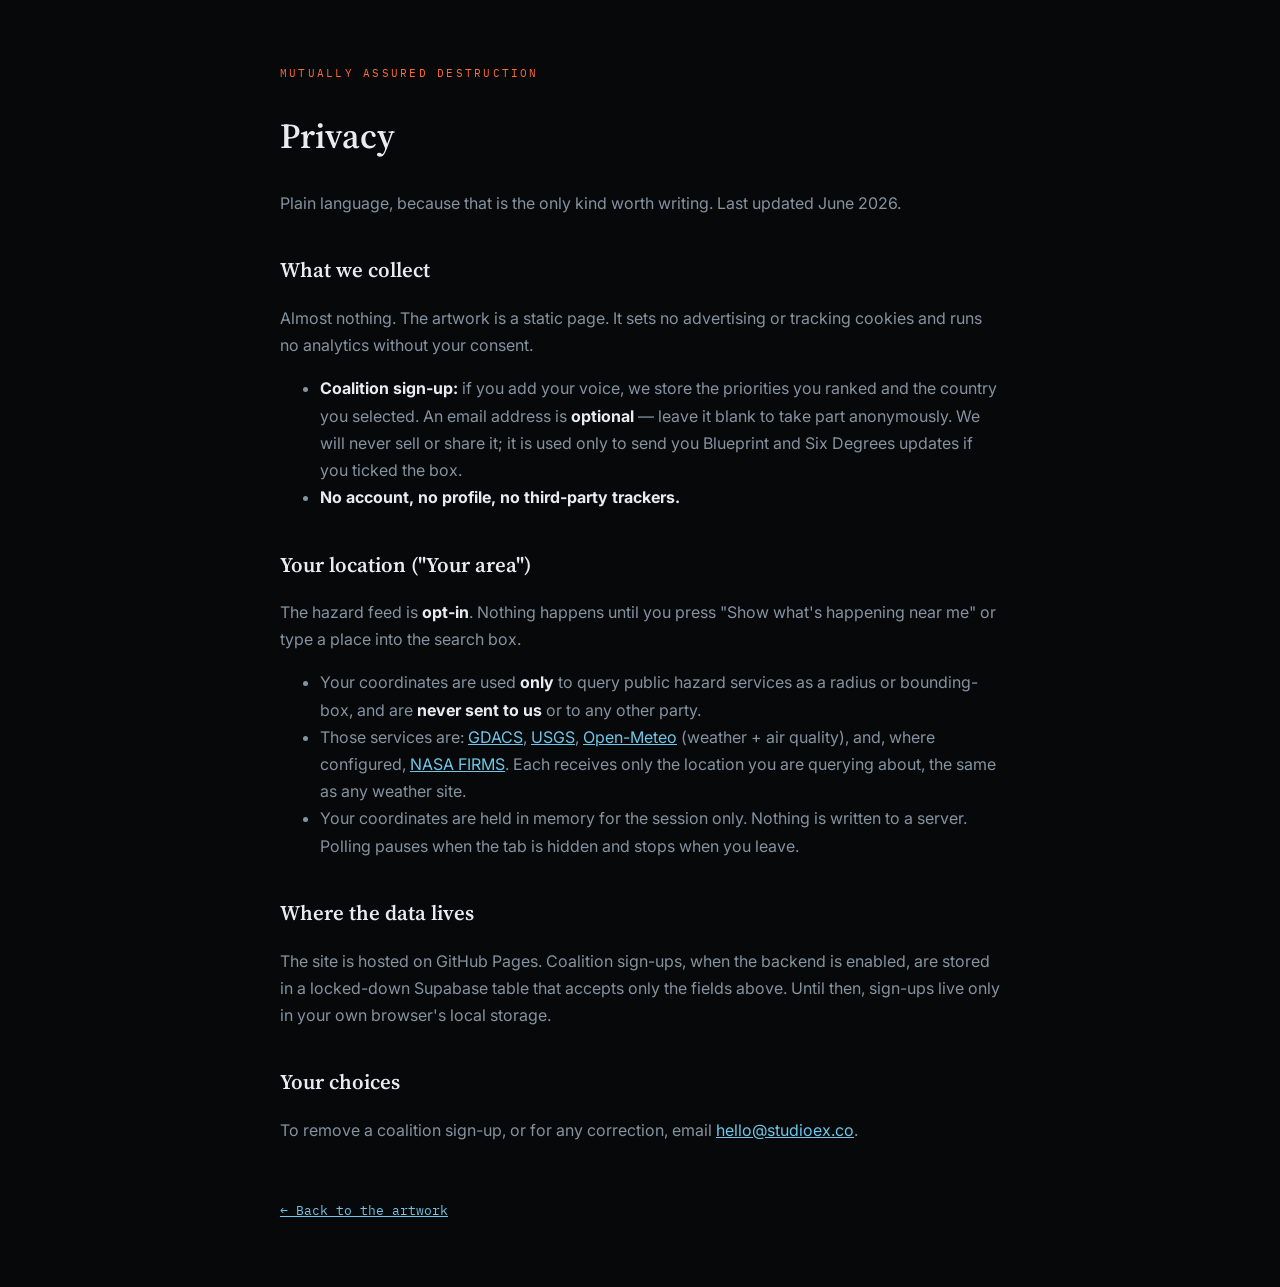
==== privacy.html @ d2c8d91e "Mutually Assured Destruction — initial build Interactive climate data artwork (Blueprint × StudioEX," ====
<!doctype html>
<html lang="en">
  <head>
    <meta charset="UTF-8" />
    <meta name="viewport" content="width=device-width, initial-scale=1.0" />
    <title>Privacy · Mutually Assured Destruction</title>
    <link href="https://fonts.googleapis.com/css2?family=Source+Serif+4:wght@400;600&family=Inter:wght@400;500&family=IBM+Plex+Mono&display=swap" rel="stylesheet" />
    <style>
      body { background: #06080a; color: #e9ecef; font-family: "Inter", system-ui, sans-serif; line-height: 1.7; max-width: 720px; margin: 0 auto; padding: 4rem 1.5rem; }
      h1 { font-family: "Source Serif 4", serif; font-weight: 600; font-size: 2.2rem; }
      h2 { font-family: "Source Serif 4", serif; font-weight: 600; font-size: 1.3rem; margin-top: 2.2rem; }
      p, li { color: #8593a0; }
      b { color: #e9ecef; }
      a { color: #6ec7e8; }
      .eyebrow { font-family: "IBM Plex Mono", monospace; font-size: .7rem; letter-spacing: .2em; text-transform: uppercase; color: #ff6b35; }
      .back { display: inline-block; margin-top: 2.5rem; font-family: "IBM Plex Mono", monospace; font-size: .8rem; }
    </style>
  </head>
  <body>
    <div class="eyebrow">Mutually Assured Destruction</div>
    <h1>Privacy</h1>
    <p>Plain language, because that is the only kind worth writing. Last updated June 2026.</p>

    <h2>What we collect</h2>
    <p>Almost nothing. The artwork is a static page. It sets no advertising or tracking cookies and runs no analytics without your consent.</p>
    <ul>
      <li><b>Coalition sign-up:</b> if you add your voice, we store the priorities you ranked and the country you selected. An email address is <b>optional</b> — leave it blank to take part anonymously. We will never sell or share it; it is used only to send you Blueprint and Six Degrees updates if you ticked the box.</li>
      <li><b>No account, no profile, no third-party trackers.</b></li>
    </ul>

    <h2>Your location ("Your area")</h2>
    <p>The hazard feed is <b>opt-in</b>. Nothing happens until you press "Show what's happening near me" or type a place into the search box.</p>
    <ul>
      <li>Your coordinates are used <b>only</b> to query public hazard services as a radius or bounding-box, and are <b>never sent to us</b> or to any other party.</li>
      <li>Those services are: <a href="https://www.gdacs.org/" target="_blank" rel="noopener">GDACS</a>, <a href="https://earthquake.usgs.gov/" target="_blank" rel="noopener">USGS</a>, <a href="https://open-meteo.com/" target="_blank" rel="noopener">Open-Meteo</a> (weather + air quality), and, where configured, <a href="https://firms.modaps.eosdis.nasa.gov/" target="_blank" rel="noopener">NASA FIRMS</a>. Each receives only the location you are querying about, the same as any weather site.</li>
      <li>Your coordinates are held in memory for the session only. Nothing is written to a server. Polling pauses when the tab is hidden and stops when you leave.</li>
    </ul>

    <h2>Where the data lives</h2>
    <p>The site is hosted on GitHub Pages. Coalition sign-ups, when the backend is enabled, are stored in a locked-down Supabase table that accepts only the fields above. Until then, sign-ups live only in your own browser's local storage.</p>

    <h2>Your choices</h2>
    <p>To remove a coalition sign-up, or for any correction, email <a href="mailto:hello@studioex.co">hello@studioex.co</a>.</p>

    <a class="back" href="index.html">← Back to the artwork</a>
  </body>
</html>
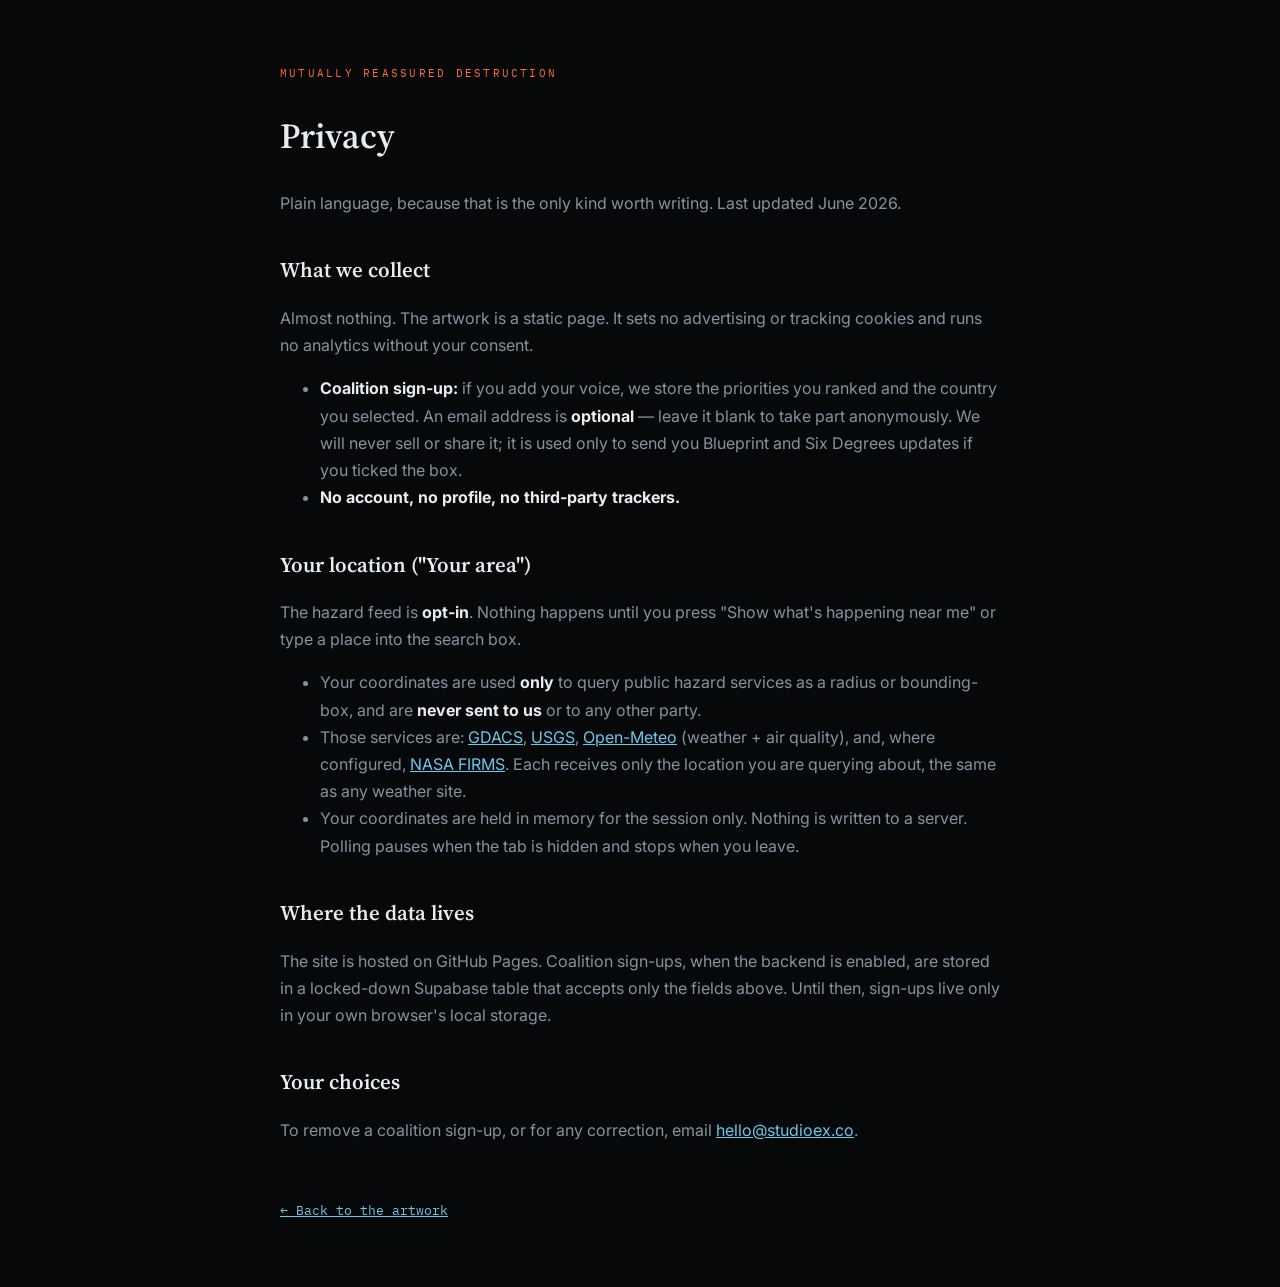
==== commit af7c27ff: "Rename: Mutually Assured Destruction → Mutually Reassured Destruction Title, meta/OG/Twitter, hero, " ====
--- a/privacy.html
+++ b/privacy.html
@@ -3,7 +3,7 @@
   <head>
     <meta charset="UTF-8" />
     <meta name="viewport" content="width=device-width, initial-scale=1.0" />
-    <title>Privacy · Mutually Assured Destruction</title>
+    <title>Privacy · Mutually Reassured Destruction</title>
     <link href="https://fonts.googleapis.com/css2?family=Source+Serif+4:wght@400;600&family=Inter:wght@400;500&family=IBM+Plex+Mono&display=swap" rel="stylesheet" />
     <style>
       body { background: #06080a; color: #e9ecef; font-family: "Inter", system-ui, sans-serif; line-height: 1.7; max-width: 720px; margin: 0 auto; padding: 4rem 1.5rem; }
@@ -17,7 +17,7 @@
     </style>
   </head>
   <body>
-    <div class="eyebrow">Mutually Assured Destruction</div>
+    <div class="eyebrow">Mutually Reassured Destruction</div>
     <h1>Privacy</h1>
     <p>Plain language, because that is the only kind worth writing. Last updated June 2026.</p>
 
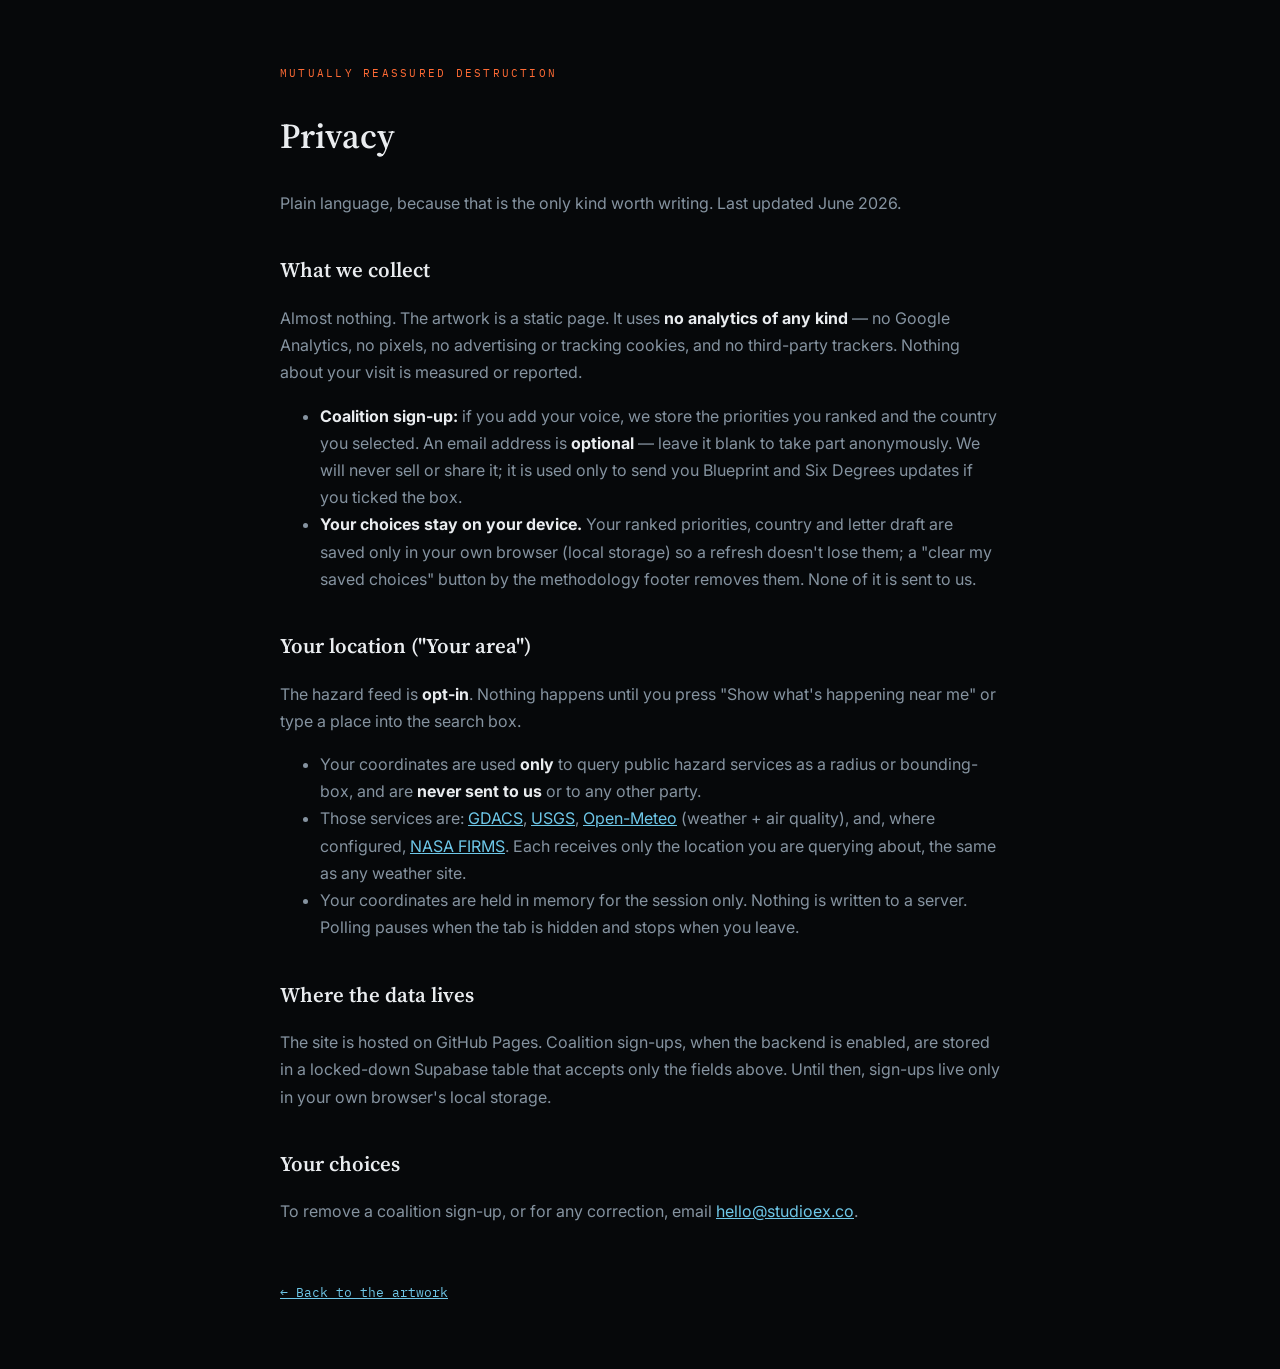
==== commit f0d3dc56: "P2 (polish): ice counter, forest ribbon, what-works block, sticky nav, CVD stripes, a11y/perf P2-1 ·" ====
--- a/privacy.html
+++ b/privacy.html
@@ -22,10 +22,10 @@
     <p>Plain language, because that is the only kind worth writing. Last updated June 2026.</p>
 
     <h2>What we collect</h2>
-    <p>Almost nothing. The artwork is a static page. It sets no advertising or tracking cookies and runs no analytics without your consent.</p>
+    <p>Almost nothing. The artwork is a static page. It uses <b>no analytics of any kind</b> — no Google Analytics, no pixels, no advertising or tracking cookies, and no third-party trackers. Nothing about your visit is measured or reported.</p>
     <ul>
       <li><b>Coalition sign-up:</b> if you add your voice, we store the priorities you ranked and the country you selected. An email address is <b>optional</b> — leave it blank to take part anonymously. We will never sell or share it; it is used only to send you Blueprint and Six Degrees updates if you ticked the box.</li>
-      <li><b>No account, no profile, no third-party trackers.</b></li>
+      <li><b>Your choices stay on your device.</b> Your ranked priorities, country and letter draft are saved only in your own browser (local storage) so a refresh doesn't lose them; a "clear my saved choices" button by the methodology footer removes them. None of it is sent to us.</li>
     </ul>
 
     <h2>Your location ("Your area")</h2>
